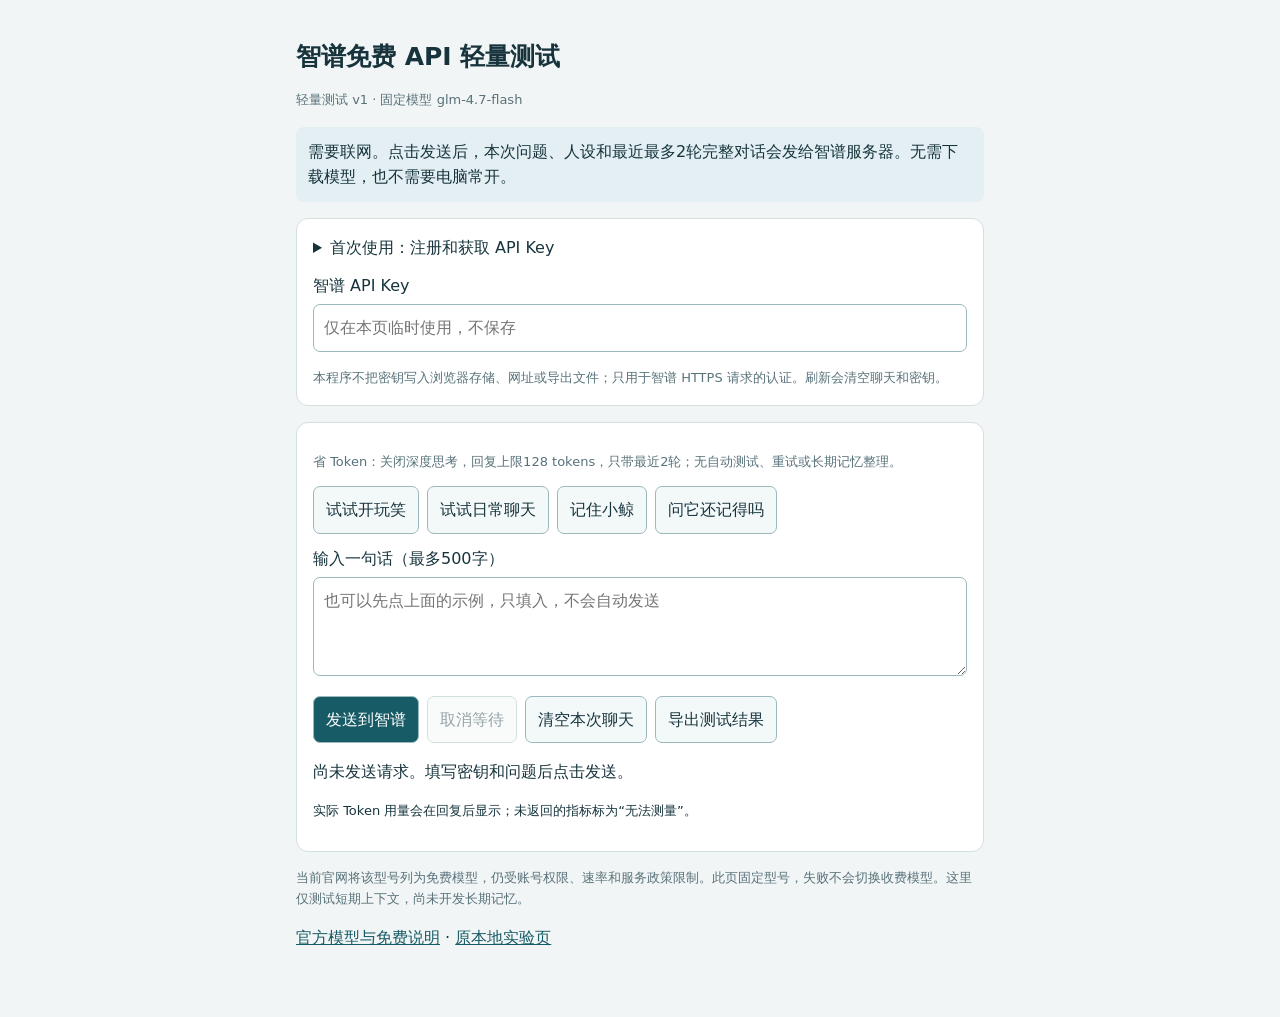
==== glm-test.html @ 1027130d "Add minimal free GLM API chat test with ephemeral credentials" ====
<!doctype html>
<html lang="zh-CN">
<head>
  <meta charset="utf-8">
  <meta name="viewport" content="width=device-width,initial-scale=1,viewport-fit=cover">
  <meta name="referrer" content="no-referrer">
  <meta http-equiv="Content-Security-Policy" content="default-src 'none'; script-src 'self'; style-src 'unsafe-inline'; connect-src https://open.bigmodel.cn; base-uri 'none'; form-action 'none'">
  <title>智谱免费 API 轻量测试</title>
  <style>
    :root{font:16px/1.6 system-ui,-apple-system,sans-serif;color:#17343d;background:#f2f5f5}*{box-sizing:border-box}body{margin:0}main{max-width:720px;margin:auto;padding:24px 16px 50px}h1{font-size:25px;line-height:1.3}section{padding:16px;background:white;border:1px solid #d4e0e0;border-radius:12px;margin:16px 0}label{display:block;margin:12px 0}input,textarea,button{font:inherit}input,textarea{width:100%;padding:10px;border:1px solid #9cb9bd;border-radius:7px;font-size:16px;margin-top:6px}button{padding:10px 12px;min-height:44px;border:1px solid #9cb9bd;border-radius:7px;background:#f3f8f8;color:#17343d;cursor:pointer}button:disabled{opacity:.45;cursor:default}.primary{background:#175b66;color:white}.actions{display:flex;gap:8px;flex-wrap:wrap}small,.muted{color:#58727a;font-size:13px}.notice{padding:12px;background:#e3eff2;border-radius:8px}#status{white-space:pre-wrap;overflow-wrap:anywhere}#status[data-error=true]{color:#9b3020}article{padding:10px 12px;margin:12px 0;background:#eef5f4;border-radius:8px;white-space:pre-wrap;overflow-wrap:anywhere}article.user{background:#e7eff5;margin-left:20px}article strong{font-size:13px}article p{margin:5px 0}#usage{white-space:pre-wrap;overflow-wrap:anywhere;font-size:13px}li{margin:8px 0}a{color:#175b66}
  </style>
</head>
<body><main>
  <h1>智谱免费 API 轻量测试</h1>
  <p class="muted">轻量测试 v1 · 固定模型 glm-4.7-flash</p>
  <p class="notice">需要联网。点击发送后，本次问题、人设和最近最多2轮完整对话会发给智谱服务器。无需下载模型，也不需要电脑常开。</p>
  <section>
    <details><summary>首次使用：注册和获取 API Key</summary>
      <ol>
        <li>打开<a href="https://bigmodel.cn/" target="_blank" rel="noopener noreferrer">智谱开放平台 BigModel</a>，注册或登录；如平台要求认证，按官网提示完成。</li>
        <li>进入控制台，找到“API Keys / API密钥”，创建一个用于本次测试的密钥并复制。</li>
        <li>回到本页粘贴。无需购买 Coding Plan，也不要选择其他收费型号；如免费模型权限不足，先查看官网提示。</li>
      </ol>
      <p>密钥不要发到聊天、截图或 GitHub。本页是个人临时测试工具；正式产品应通过自己的后端保管密钥。</p>
    </details>
    <label>智谱 API Key
      <input id="api-key" type="password" autocomplete="off" spellcheck="false" autocapitalize="off" placeholder="仅在本页临时使用，不保存">
    </label>
    <small>本程序不把密钥写入浏览器存储、网址或导出文件；只用于智谱 HTTPS 请求的认证。刷新会清空聊天和密钥。</small>
  </section>
  <section>
    <p class="muted">省 Token：关闭深度思考，回复上限128 tokens，只带最近2轮；无自动测试、重试或长期记忆整理。</p>
    <div class="actions" id="examples">
      <button type="button" data-prompt="我又和被窝签了续约合同。友善吐槽我一句，30字以内。">试试开玩笑</button>
      <button type="button" data-prompt="我今天有点累，你能说一句不油腻、带点幽默的情话吗？50字以内。">试试日常聊天</button>
      <button type="button" data-prompt="记住：我背包里的蓝色雨伞叫小鲸。请用一句话确认。">记住小鲸</button>
      <button type="button" data-prompt="我背包里是什么？它叫什么名字？">问它还记得吗</button>
    </div>
    <div id="chat" aria-label="聊天记录"></div>
    <label>输入一句话（最多500字）<textarea id="prompt" rows="3" maxlength="500" placeholder="也可以先点上面的示例，只填入，不会自动发送"></textarea></label>
    <div class="actions">
      <button type="button" id="send" class="primary">发送到智谱</button>
      <button type="button" id="cancel" disabled>取消等待</button>
      <button type="button" id="clear">清空本次聊天</button>
      <button type="button" id="export">导出测试结果</button>
    </div>
    <p id="status" role="status">尚未发送请求。填写密钥和问题后点击发送。</p>
    <p id="usage">实际 Token 用量会在回复后显示；未返回的指标标为“无法测量”。</p>
  </section>
  <p class="muted">当前官网将该型号列为免费模型，仍受账号权限、速率和服务政策限制。此页固定型号，失败不会切换收费模型。这里仅测试短期上下文，尚未开发长期记忆。</p>
  <p><a href="https://docs.bigmodel.cn/cn/guide/start/model-overview" target="_blank" rel="noopener noreferrer">官方模型与免费说明</a> · <a href="./">原本地实验页</a></p>
  <script type="module" src="./glm-test.mjs"></script>
</main></body></html>
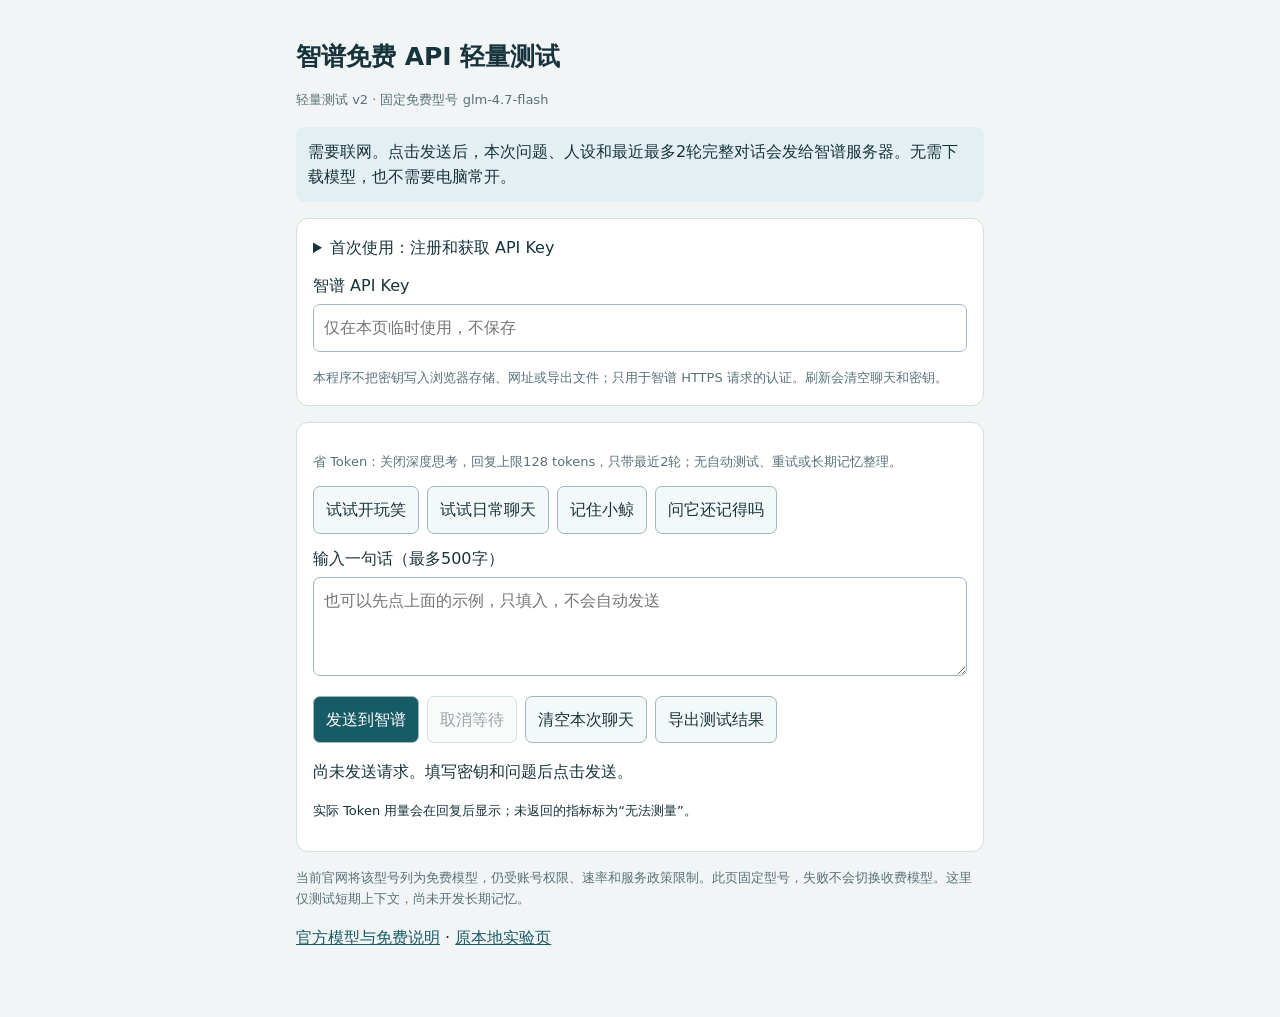
==== commit e6851b06: "Show GLM model identity and precise rate-limit diagnostics" ====
--- a/glm-test.html
+++ b/glm-test.html
@@ -12,7 +12,7 @@
 </head>
 <body><main>
   <h1>智谱免费 API 轻量测试</h1>
-  <p class="muted">轻量测试 v1 · 固定模型 glm-4.7-flash</p>
+  <p class="muted">轻量测试 v2 · 固定免费型号 glm-4.7-flash</p>
   <p class="notice">需要联网。点击发送后，本次问题、人设和最近最多2轮完整对话会发给智谱服务器。无需下载模型，也不需要电脑常开。</p>
   <section>
     <details><summary>首次使用：注册和获取 API Key</summary>
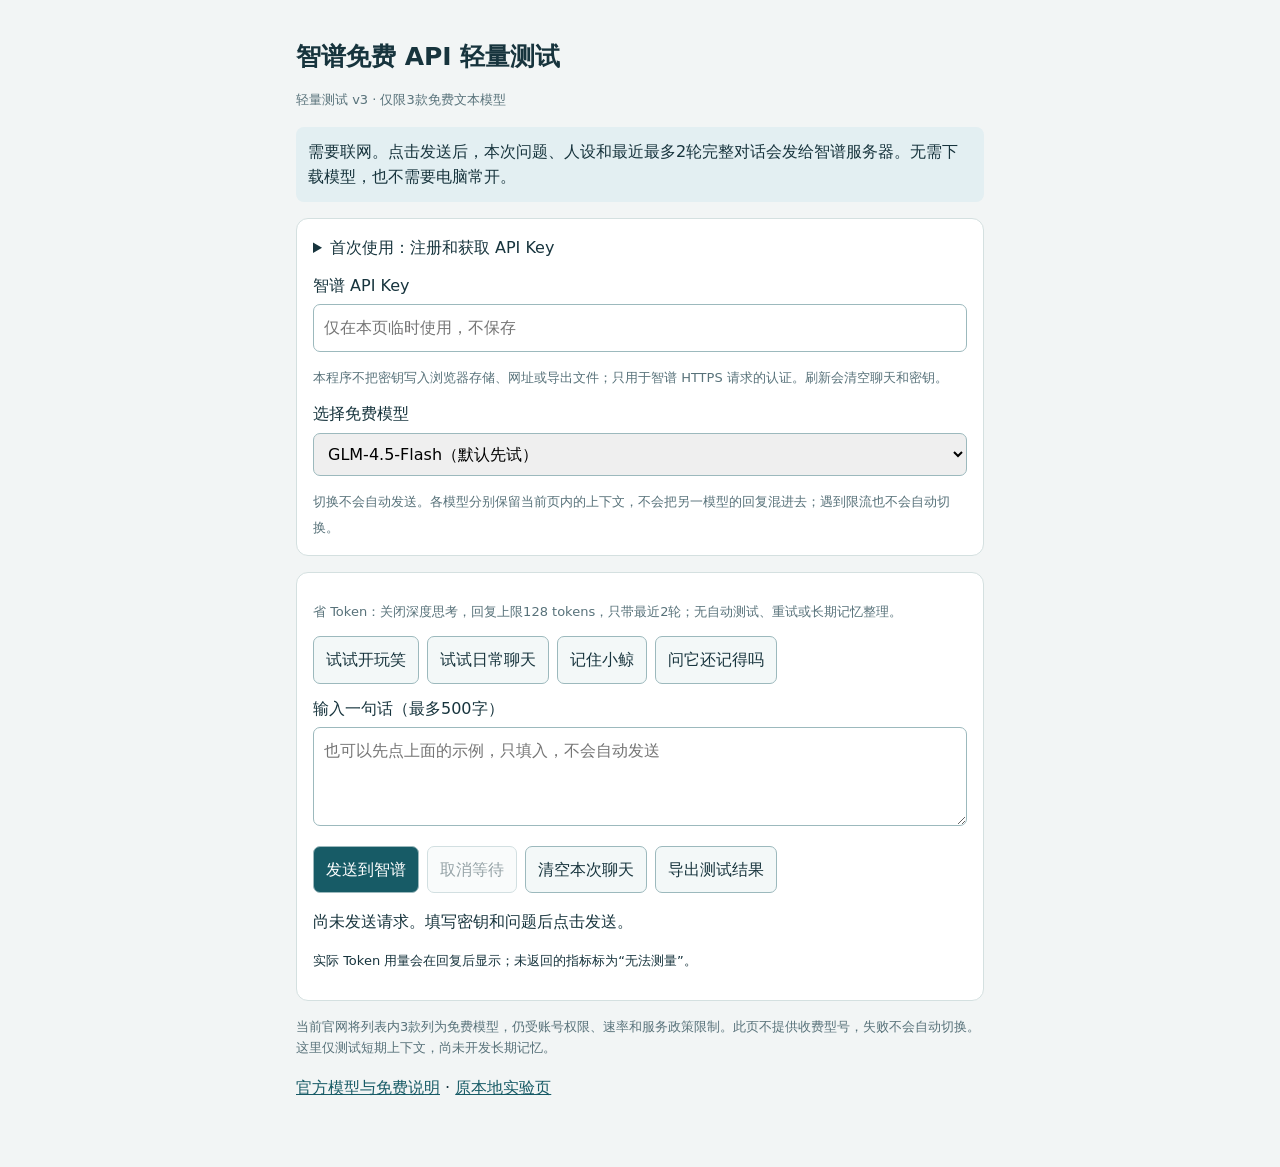
==== commit ad9dbfba: "Allow manual comparison of three free GLM chat models" ====
--- a/glm-test.html
+++ b/glm-test.html
@@ -7,12 +7,12 @@
   <meta http-equiv="Content-Security-Policy" content="default-src 'none'; script-src 'self'; style-src 'unsafe-inline'; connect-src https://open.bigmodel.cn; base-uri 'none'; form-action 'none'">
   <title>智谱免费 API 轻量测试</title>
   <style>
-    :root{font:16px/1.6 system-ui,-apple-system,sans-serif;color:#17343d;background:#f2f5f5}*{box-sizing:border-box}body{margin:0}main{max-width:720px;margin:auto;padding:24px 16px 50px}h1{font-size:25px;line-height:1.3}section{padding:16px;background:white;border:1px solid #d4e0e0;border-radius:12px;margin:16px 0}label{display:block;margin:12px 0}input,textarea,button{font:inherit}input,textarea{width:100%;padding:10px;border:1px solid #9cb9bd;border-radius:7px;font-size:16px;margin-top:6px}button{padding:10px 12px;min-height:44px;border:1px solid #9cb9bd;border-radius:7px;background:#f3f8f8;color:#17343d;cursor:pointer}button:disabled{opacity:.45;cursor:default}.primary{background:#175b66;color:white}.actions{display:flex;gap:8px;flex-wrap:wrap}small,.muted{color:#58727a;font-size:13px}.notice{padding:12px;background:#e3eff2;border-radius:8px}#status{white-space:pre-wrap;overflow-wrap:anywhere}#status[data-error=true]{color:#9b3020}article{padding:10px 12px;margin:12px 0;background:#eef5f4;border-radius:8px;white-space:pre-wrap;overflow-wrap:anywhere}article.user{background:#e7eff5;margin-left:20px}article strong{font-size:13px}article p{margin:5px 0}#usage{white-space:pre-wrap;overflow-wrap:anywhere;font-size:13px}li{margin:8px 0}a{color:#175b66}
+    :root{font:16px/1.6 system-ui,-apple-system,sans-serif;color:#17343d;background:#f2f5f5}*{box-sizing:border-box}body{margin:0}main{max-width:720px;margin:auto;padding:24px 16px 50px}h1{font-size:25px;line-height:1.3}section{padding:16px;background:white;border:1px solid #d4e0e0;border-radius:12px;margin:16px 0}label{display:block;margin:12px 0}input,textarea,select,button{font:inherit}input,textarea,select{width:100%;padding:10px;border:1px solid #9cb9bd;border-radius:7px;font-size:16px;margin-top:6px}select{max-width:100%;text-overflow:ellipsis}button{padding:10px 12px;min-height:44px;border:1px solid #9cb9bd;border-radius:7px;background:#f3f8f8;color:#17343d;cursor:pointer}button:disabled{opacity:.45;cursor:default}.primary{background:#175b66;color:white}.actions{display:flex;gap:8px;flex-wrap:wrap}small,.muted{color:#58727a;font-size:13px}.notice{padding:12px;background:#e3eff2;border-radius:8px}#status{white-space:pre-wrap;overflow-wrap:anywhere}#status[data-error=true]{color:#9b3020}article{padding:10px 12px;margin:12px 0;background:#eef5f4;border-radius:8px;white-space:pre-wrap;overflow-wrap:anywhere}article.user{background:#e7eff5;margin-left:20px}article strong{font-size:13px}article p{margin:5px 0}#usage{white-space:pre-wrap;overflow-wrap:anywhere;font-size:13px}li{margin:8px 0}a{color:#175b66}
   </style>
 </head>
 <body><main>
   <h1>智谱免费 API 轻量测试</h1>
-  <p class="muted">轻量测试 v2 · 固定免费型号 glm-4.7-flash</p>
+  <p id="build-version" class="muted">轻量测试 v3 · 仅限3款免费文本模型</p>
   <p class="notice">需要联网。点击发送后，本次问题、人设和最近最多2轮完整对话会发给智谱服务器。无需下载模型，也不需要电脑常开。</p>
   <section>
     <details><summary>首次使用：注册和获取 API Key</summary>
@@ -27,6 +27,14 @@
       <input id="api-key" type="password" autocomplete="off" spellcheck="false" autocapitalize="off" placeholder="仅在本页临时使用，不保存">
     </label>
     <small>本程序不把密钥写入浏览器存储、网址或导出文件；只用于智谱 HTTPS 请求的认证。刷新会清空聊天和密钥。</small>
+    <label>选择免费模型
+      <select id="model">
+        <option value="glm-4.5-flash">GLM-4.5-Flash（默认先试）</option>
+        <option value="glm-4.7-flash">GLM-4.7-Flash</option>
+        <option value="glm-4-flash-250414">GLM-4-Flash-250414（旧版对照）</option>
+      </select>
+    </label>
+    <small>切换不会自动发送。各模型分别保留当前页内的上下文，不会把另一模型的回复混进去；遇到限流也不会自动切换。</small>
   </section>
   <section>
     <p class="muted">省 Token：关闭深度思考，回复上限128 tokens，只带最近2轮；无自动测试、重试或长期记忆整理。</p>
@@ -47,7 +55,7 @@
     <p id="status" role="status">尚未发送请求。填写密钥和问题后点击发送。</p>
     <p id="usage">实际 Token 用量会在回复后显示；未返回的指标标为“无法测量”。</p>
   </section>
-  <p class="muted">当前官网将该型号列为免费模型，仍受账号权限、速率和服务政策限制。此页固定型号，失败不会切换收费模型。这里仅测试短期上下文，尚未开发长期记忆。</p>
+  <p class="muted">当前官网将列表内3款列为免费模型，仍受账号权限、速率和服务政策限制。此页不提供收费型号，失败不会自动切换。这里仅测试短期上下文，尚未开发长期记忆。</p>
   <p><a href="https://docs.bigmodel.cn/cn/guide/start/model-overview" target="_blank" rel="noopener noreferrer">官方模型与免费说明</a> · <a href="./">原本地实验页</a></p>
   <script type="module" src="./glm-test.mjs"></script>
 </main></body></html>
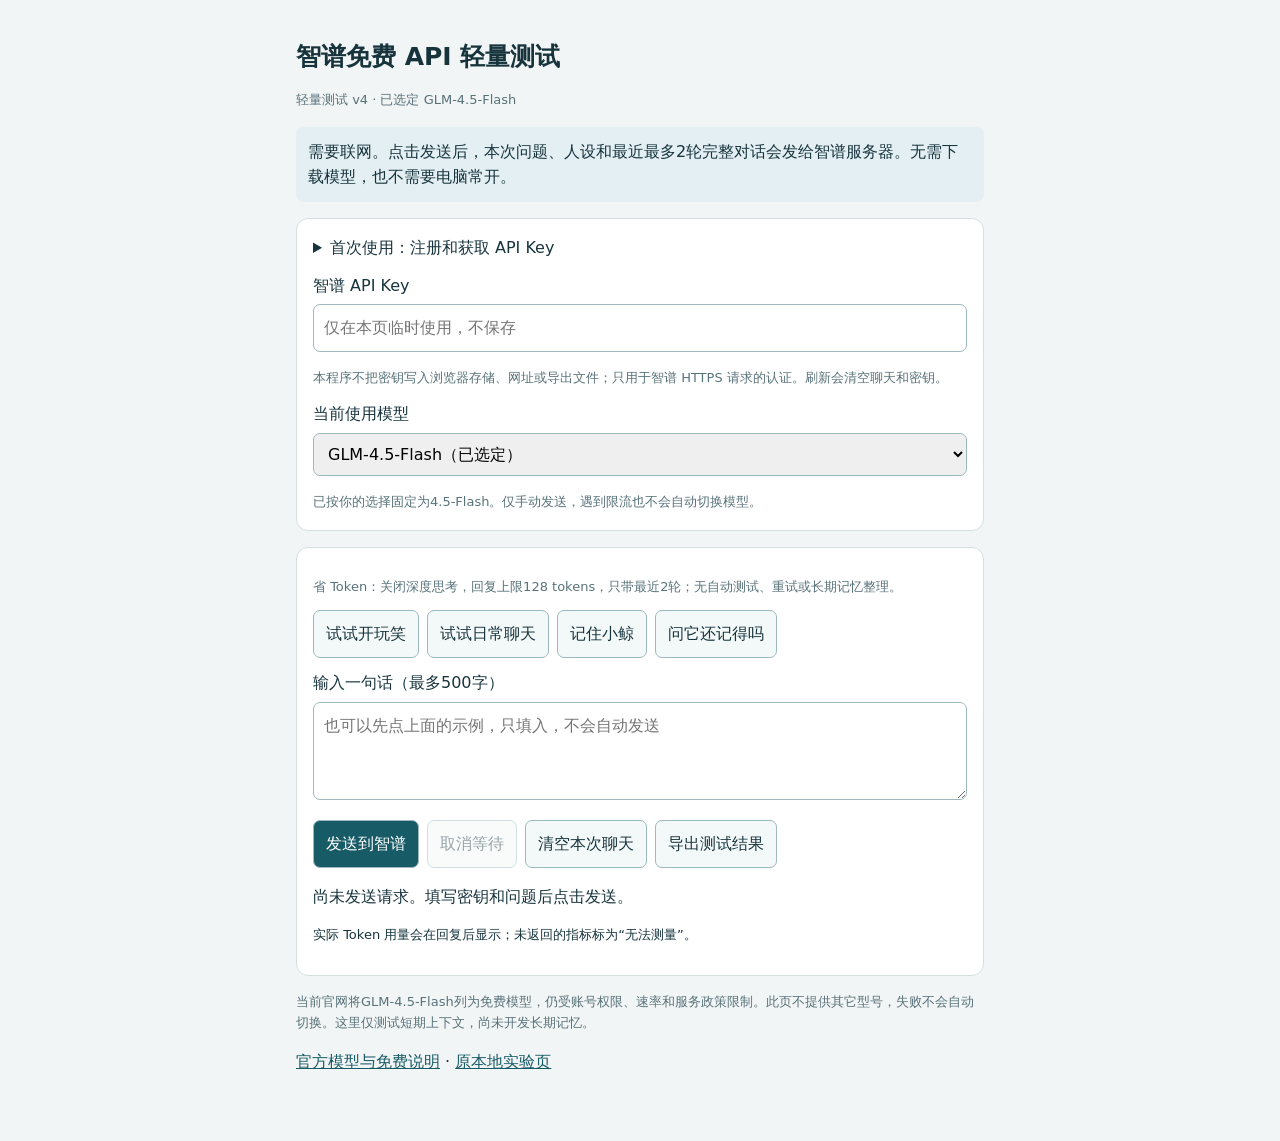
==== commit 70cac9dd: "Use the user-selected GLM 4.5 Flash after iPhone trial" ====
--- a/glm-test.html
+++ b/glm-test.html
@@ -12,7 +12,7 @@
 </head>
 <body><main>
   <h1>智谱免费 API 轻量测试</h1>
-  <p id="build-version" class="muted">轻量测试 v3 · 仅限3款免费文本模型</p>
+  <p id="build-version" class="muted">轻量测试 v4 · 已选定 GLM-4.5-Flash</p>
   <p class="notice">需要联网。点击发送后，本次问题、人设和最近最多2轮完整对话会发给智谱服务器。无需下载模型，也不需要电脑常开。</p>
   <section>
     <details><summary>首次使用：注册和获取 API Key</summary>
@@ -27,14 +27,12 @@
       <input id="api-key" type="password" autocomplete="off" spellcheck="false" autocapitalize="off" placeholder="仅在本页临时使用，不保存">
     </label>
     <small>本程序不把密钥写入浏览器存储、网址或导出文件；只用于智谱 HTTPS 请求的认证。刷新会清空聊天和密钥。</small>
-    <label>选择免费模型
+    <label>当前使用模型
       <select id="model">
-        <option value="glm-4.5-flash">GLM-4.5-Flash（默认先试）</option>
-        <option value="glm-4.7-flash">GLM-4.7-Flash</option>
-        <option value="glm-4-flash-250414">GLM-4-Flash-250414（旧版对照）</option>
+        <option value="glm-4.5-flash">GLM-4.5-Flash（已选定）</option>
       </select>
     </label>
-    <small>切换不会自动发送。各模型分别保留当前页内的上下文，不会把另一模型的回复混进去；遇到限流也不会自动切换。</small>
+    <small>已按你的选择固定为4.5-Flash。仅手动发送，遇到限流也不会自动切换模型。</small>
   </section>
   <section>
     <p class="muted">省 Token：关闭深度思考，回复上限128 tokens，只带最近2轮；无自动测试、重试或长期记忆整理。</p>
@@ -55,7 +53,7 @@
     <p id="status" role="status">尚未发送请求。填写密钥和问题后点击发送。</p>
     <p id="usage">实际 Token 用量会在回复后显示；未返回的指标标为“无法测量”。</p>
   </section>
-  <p class="muted">当前官网将列表内3款列为免费模型，仍受账号权限、速率和服务政策限制。此页不提供收费型号，失败不会自动切换。这里仅测试短期上下文，尚未开发长期记忆。</p>
+  <p class="muted">当前官网将GLM-4.5-Flash列为免费模型，仍受账号权限、速率和服务政策限制。此页不提供其它型号，失败不会自动切换。这里仅测试短期上下文，尚未开发长期记忆。</p>
   <p><a href="https://docs.bigmodel.cn/cn/guide/start/model-overview" target="_blank" rel="noopener noreferrer">官方模型与免费说明</a> · <a href="./">原本地实验页</a></p>
   <script type="module" src="./glm-test.mjs"></script>
 </main></body></html>
